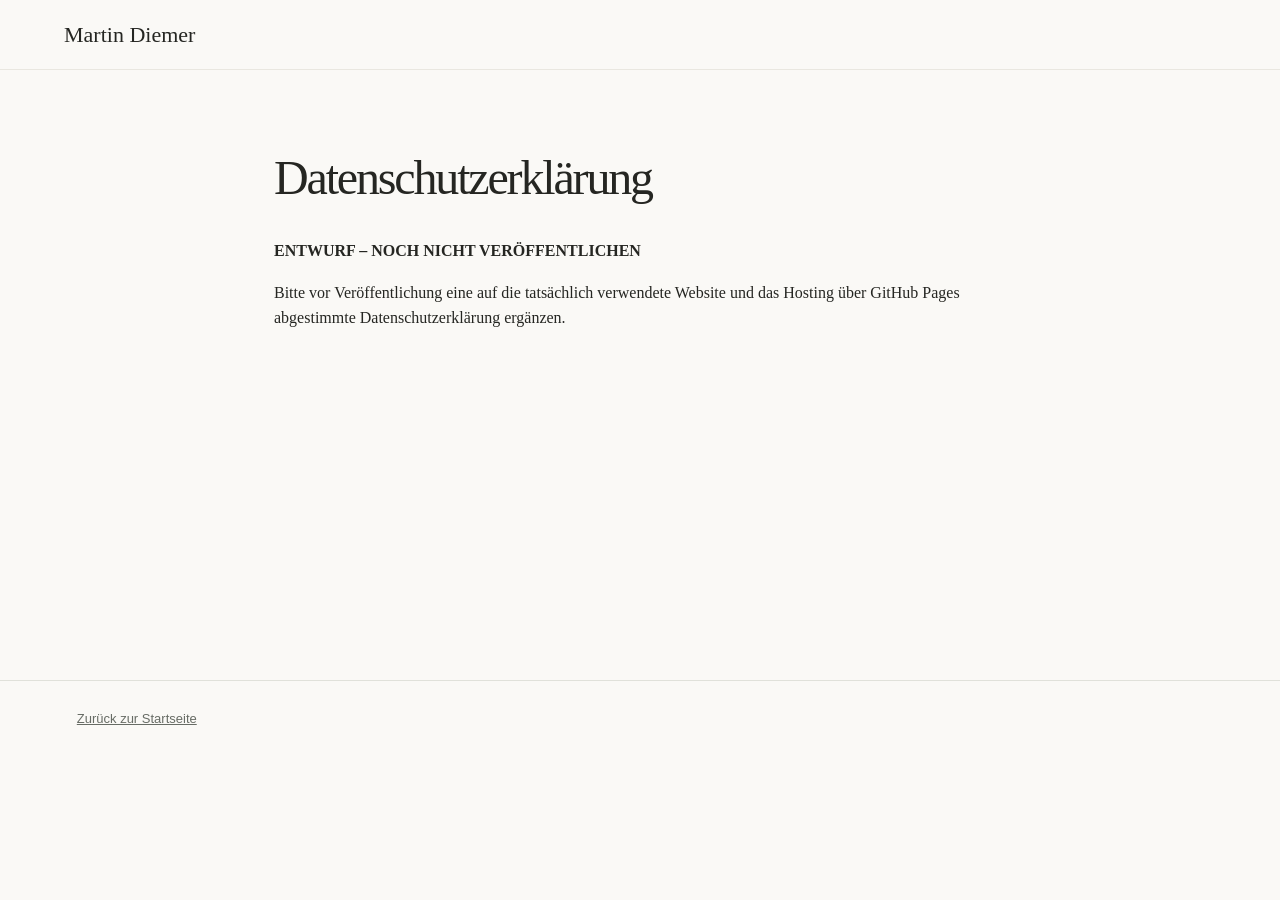
==== datenschutz.html @ a5e59e93 "Add files via upload" ====
<!doctype html><html lang="de"><head><meta charset="utf-8"><meta name="viewport" content="width=device-width,initial-scale=1"><title>Datenschutzerklärung | Martin Diemer</title><link rel="stylesheet" href="style.css"></head><body><header class="nav"><a class="brand" href="index.html">Martin Diemer</a></header><main class="legal"><h1>Datenschutzerklärung</h1><p><strong>ENTWURF – NOCH NICHT VERÖFFENTLICHEN</strong></p><p>Bitte vor Veröffentlichung eine auf die tatsächlich verwendete Website und das Hosting über GitHub Pages abgestimmte Datenschutzerklärung ergänzen.</p></main><footer><a href="index.html">Zurück zur Startseite</a></footer></body></html>
---- style.css ----
*{box-sizing:border-box}html{scroll-behavior:smooth}body{margin:0;background:#faf9f6;color:#252622;font:17px/1.65 Georgia,'Times New Roman',serif}a{color:inherit}h1,h2,h3,p{margin-top:0}h1,h2,h3{font-weight:400;line-height:1.16}h1{font-size:clamp(3.2rem,7.5vw,6.7rem);letter-spacing:-.045em}h1 em{font-weight:400;color:#79846e}h2{font-size:clamp(2.5rem,5vw,4.2rem);letter-spacing:-.035em}h3{font-size:clamp(1.45rem,2.6vw,2.3rem)}.nav{display:flex;justify-content:space-between;align-items:center;padding:24px max(6vw,24px);border-bottom:1px solid #e9e7e0;gap:20px}.brand{text-decoration:none;font-size:22px}.nav nav{display:flex;gap:24px;font:13px Arial,sans-serif}.nav nav a{text-decoration:none}.hero{padding:110px max(6vw,24px) 125px;max-width:1250px}.hero>p:not(.eyebrow){max-width:580px;font-size:22px;color:#676b65}.eyebrow{font:11px/1.5 Arial,sans-serif;letter-spacing:.17em;color:#78816d;font-weight:700}.button{display:inline-flex;gap:50px;background:#2d3b31;color:white;padding:14px 23px;text-decoration:none;font:14px Arial,sans-serif;margin-top:15px}.section{padding:95px max(6vw,24px)}.section-heading{max-width:780px;margin-bottom:45px}.section-heading>p:last-child{color:#666c65;font-size:20px}.featured{display:grid;grid-template-columns:minmax(220px,360px) minmax(0,560px);align-items:center;gap:clamp(35px,7vw,110px)}.cover img,.books img{width:100%;display:block;box-shadow:12px 16px 26px #25262219}.subtitle{font-size:20px;color:#5f665e}.meta,.note{font:13px/1.6 Arial,sans-serif;color:#777e75}.muted{background:#f0f0eb}.books{display:grid;grid-template-columns:repeat(4,minmax(0,1fr));gap:32px}.books img{aspect-ratio: .70;object-fit:cover;margin-bottom:26px}.books h3{font-size:25px}.books article>p:last-child{font-size:15px;color:#62665f}.about{max-width:900px}.about>p:not(.eyebrow){font-size:21px;color:#5f665e}footer{border-top:1px solid #e0e1da;padding:30px max(6vw,24px);display:flex;justify-content:space-between;gap:20px;font:13px Arial,sans-serif;color:#676c65}footer div{display:flex;gap:22px}.legal{max-width:780px;margin:80px auto;padding:0 24px;min-height:50vh}.legal h1{font-size:3rem}@media(max-width:800px){.books{grid-template-columns:repeat(2,minmax(0,1fr))}.featured{grid-template-columns:1fr}.cover{max-width:320px}.nav{align-items:flex-start;flex-direction:column}.hero{padding-top:70px;padding-bottom:75px}}@media(max-width:480px){.books{gap:20px}.books h3{font-size:20px}.books article>p:last-child{font-size:14px}.section{padding-top:65px;padding-bottom:65px}.nav nav{gap:14px;flex-wrap:wrap}footer{flex-direction:column}}
/* Überarbeitete, kompaktere Typografie und Buchpräsentation */
body{font-size:16px;line-height:1.6}
.nav{padding:17px max(5vw,24px)}
.hero{max-width:1100px;padding:64px max(5vw,24px) 72px}
.hero h1{font-size:clamp(2.6rem,4.4vw,4.7rem);line-height:1.12;letter-spacing:-.035em;max-width:980px;margin-bottom:22px}
.hero h1 em{font-style:italic}
.hero>p:not(.eyebrow){font-size:18px;max-width:680px;margin-bottom:16px}
.section{padding:68px max(5vw,24px)}
h2{font-size:clamp(2rem,3.2vw,3.2rem)}
.section-heading{margin-bottom:34px}
.section-heading>p:last-child{font-size:17px;max-width:680px}
.featured{grid-template-columns:minmax(190px,285px) minmax(0,650px);gap:clamp(30px,5vw,80px)}
.books{gap:20px;align-items:stretch}
.books article{background:#faf9f6;border:1px solid #e1e2dc;border-top:3px solid var(--accent,#b2b5a9);padding:16px 16px 21px;min-width:0;display:flex;flex-direction:column}
.books article:nth-child(1){--accent:#d8ad4a}
.books article:nth-child(2){--accent:#68b5cf}
.books article:nth-child(3){--accent:#d98f9b}
.books article:nth-child(4){--accent:#9cb981}
.books img{aspect-ratio: .71;object-fit:contain;box-shadow:5px 8px 17px #25262220;margin:0 auto 19px;max-width:210px}
.books .eyebrow{font-size:10px;letter-spacing:.10em;color:#60685d;margin-bottom:9px}
.books h3{font-size:clamp(1.18rem,1.65vw,1.5rem);line-height:1.24;letter-spacing:-.02em;margin-bottom:11px;min-height:2.5em}
.books article>p:last-child{font-size:14px;line-height:1.55;margin:0}
@media(max-width:900px){.books{grid-template-columns:repeat(2,minmax(0,1fr))}.hero{padding-top:52px;padding-bottom:58px}}
@media(max-width:520px){.hero h1{font-size:clamp(2.3rem,9vw,3.4rem)}.hero{padding-top:43px;padding-bottom:48px}.books{gap:12px}.books article{padding:10px}.books img{margin-bottom:14px}.books h3{font-size:1.12rem;min-height:0}.books article>p:last-child{font-size:13px}.section{padding-top:48px;padding-bottom:48px}}

/* Originalcover ohne Beschnitt, einheitliche Präsentation */
.books article{overflow:hidden}.books article>img{display:block;width:auto;max-width:100%;height:270px;aspect-ratio:auto;object-fit:contain;object-position:center;background:#faf9f6;box-shadow:none;filter:drop-shadow(3px 6px 6px #2222);margin:0 auto 20px}.books article>p:not(.eyebrow){font-size:14px;line-height:1.55;color:#62665f}.reading-sample{margin-top:auto;padding-top:16px}.reading-sample summary{list-style:none;cursor:pointer;border-top:1px solid #d9dcd3;padding:13px 0 2px;color:#34483c;font:600 13px/1.4 Arial,sans-serif;display:flex;justify-content:space-between;gap:8px}.reading-sample summary::-webkit-details-marker{display:none}.reading-sample summary:hover{text-decoration:underline}.reading-sample[open] summary span{transform:rotate(45deg)}.sample-content{padding:12px 0 2px;border-top:0;font:15px/1.65 Georgia,serif;color:#41443d}.sample-content p{margin:0 0 13px}.sample-content .sample-label{font:700 10px/1.5 Arial,sans-serif;letter-spacing:.1em;color:#7a846e;text-transform:uppercase}.sample-content .sample-note{font:11px/1.5 Arial,sans-serif;color:#73786f}.books article{align-self:start}@media(max-width:650px){.books article>img{height:225px}}@media(max-width:430px){.books{grid-template-columns:1fr}.books article>img{height:285px}}


/* Stabile Buchcover-Flächen: keine Verschiebung durch unterschiedliche Seitenverhältnisse */
.books{align-items:stretch}
.books article{align-self:stretch;display:flex;flex-direction:column}
.book-cover-frame{height:310px;width:100%;display:flex;align-items:center;justify-content:center;margin:0 0 20px;overflow:hidden;background:#faf9f6}
.books article .book-cover-frame img{width:auto;height:auto;max-height:100%;max-width:100%;object-fit:contain;object-position:center;margin:0;filter:drop-shadow(2px 5px 5px #2222)}
.books article>p:not(.eyebrow){margin-bottom:16px}
.books article .reading-sample{margin-top:auto}
.bitcoin-sample{margin-top:22px;max-width:650px}
.about{max-width:1000px}
.about>p:not(.eyebrow){font-size:17px;line-height:1.75;color:#4e554e;max-width:760px;margin-bottom:16px}
@media(max-width:900px){.book-cover-frame{height:300px}}
@media(max-width:650px){.book-cover-frame{height:250px}}
@media(max-width:430px){.book-cover-frame{height:320px}}

/* Buchreihe: Erzählstil und saubere Titelanordnung */
.series-intro{display:grid;grid-template-columns:1.1fr .9fr;gap:clamp(24px,5vw,80px);padding:28px 0 38px;margin-bottom:18px;border-top:1px solid #d8dcd2;border-bottom:1px solid #d8dcd2}
.series-intro h3{font-size:clamp(1.8rem,3vw,2.7rem);margin-bottom:16px}
.series-intro p{font-size:16px;line-height:1.75;color:#555c54}
.series-intro h4,.story-teaser h4{font:700 13px/1.5 Arial,sans-serif;letter-spacing:.03em;color:#3a493d;margin:0 0 10px}
.series-intro-side{padding-top:12px}
.books article{align-self:stretch}
.book-cover-frame{height:310px;overflow:visible}
.books article .book-cover-frame img{display:block;width:auto;height:100%;max-height:285px;max-width:100%;object-fit:contain;filter:drop-shadow(5px 8px 8px #2222)}
.books article h3{min-height:2.6em}
.books article>p:not(.eyebrow){min-height:5em}
.story-teaser{border-top:1px solid #e4e4dd;padding:14px 0 4px;margin-top:6px}
.story-teaser p{font-size:13px;line-height:1.65;color:#62665f;margin:0 0 12px}
.cover-zoom{appearance:none;border:0;background:transparent;cursor:zoom-in;display:flex;flex-direction:column;align-items:center;justify-content:center;width:100%;height:100%;padding:0;color:#596458;font:12px Arial,sans-serif}
.cover-zoom img{transition:transform .2s ease}
.cover-zoom:hover img,.cover-zoom:focus-visible img{transform:scale(1.025)}
.zoom-hint{font:11px Arial,sans-serif;margin-top:8px;color:#6b776b}
.cover .cover-zoom img{width:100%;height:auto;max-height:410px;object-fit:contain}
.lightbox[hidden]{display:none!important}
.lightbox{position:fixed;inset:0;z-index:9999;background:rgba(17,21,18,.92);display:grid;grid-template-columns:minmax(45px,1fr) minmax(0,700px) minmax(45px,1fr);align-items:center;padding:50px 18px 24px;color:#fff}
.lightbox figure{grid-column:2;margin:0;display:flex;flex-direction:column;align-items:center;gap:12px;min-width:0}
.lightbox figure img{max-width:100%;max-height:calc(100vh - 125px);width:auto;height:auto;object-fit:contain;box-shadow:0 18px 60px #0008}
.lightbox figcaption{font:14px Arial,sans-serif;text-align:center}
.lightbox button{background:transparent;border:0;color:#fff;cursor:pointer;font:48px Arial,sans-serif;min-width:42px;min-height:48px}
.lightbox button:focus-visible,.cover-zoom:focus-visible{outline:2px solid #9cb981;outline-offset:4px}
.lightbox-close{position:absolute;right:24px;top:12px}
.lightbox-prev{grid-column:1;grid-row:1}.lightbox-next{grid-column:3;grid-row:1}
body.lightbox-open{overflow:hidden}
@media(max-width:950px){.series-intro{grid-template-columns:1fr}.books article h3,.books article>p:not(.eyebrow){min-height:0}}
@media(max-width:540px){.lightbox{padding:55px 3px 15px;grid-template-columns:36px minmax(0,1fr) 36px}.lightbox button{font-size:36px;min-width:32px}.lightbox-close{right:10px}.book-cover-frame{height:270px}.books article .book-cover-frame img{max-height:245px}}

/* Leseedition 2026 */
.hero h1{font-size:clamp(2.8rem,5.1vw,5.3rem);max-width:850px}.theme-path{display:grid;grid-template-columns:repeat(4,minmax(0,1fr));gap:12px;margin:0 0 32px}.theme-step{border-top:4px solid var(--theme);padding:12px 5px;display:flex;flex-direction:column;gap:4px}.theme-step span{font:700 10px Arial,sans-serif;letter-spacing:.12em;color:#697067}.theme-step strong{font:500 17px Georgia,serif}.theme-1{--theme:#d8ad4a}.theme-2{--theme:#68b5cf}.theme-3{--theme:#d98f9b}.theme-4{--theme:#9cb981}
.books article{align-self:stretch}.book-cover-frame{height:300px;overflow:hidden}.books article .book-cover-frame img{height:auto;max-height:265px;max-width:90%;object-fit:contain}.books article h3{min-height:2.55em}.reader-launch{width:100%;margin-top:auto;padding:17px 0 3px;border:0;border-top:1px solid #d9dcd3;background:transparent;text-align:left;color:#34483c;font:700 13px Arial,sans-serif;cursor:pointer}.reader-launch:hover{text-decoration:underline}.reader-launch:focus-visible{outline:2px solid #34483c;outline-offset:4px}.featured .reader-launch{max-width:430px;margin-top:26px}
.reader-modal[hidden],#panel-toc[hidden],#panel-sample[hidden]{display:none!important}.reader-modal{position:fixed;inset:0;z-index:10000;background:#111a16c9;padding:3vh 20px;display:flex;align-items:center;justify-content:center}.reader-shell{width:min(800px,100%);height:min(92vh,920px);background:#fcfbf7;display:flex;flex-direction:column;box-shadow:0 24px 80px #0006;border:1px solid #e0dfd6}.reader-top{display:flex;align-items:flex-start;justify-content:space-between;gap:18px;padding:25px 35px 16px}.reader-top h2{font-size:clamp(1.5rem,3vw,2.15rem);margin:0}.reader-top .eyebrow{margin:0 0 8px}.reader-close{border:0;background:transparent;font:34px Arial,sans-serif;cursor:pointer;color:#364239;line-height:1}.reader-tabs{display:flex;gap:20px;padding:0 35px;border-bottom:1px solid #deded6}.reader-tabs button{background:none;border:0;border-bottom:3px solid transparent;padding:14px 2px;cursor:pointer;color:#667166;font:700 13px Arial,sans-serif}.reader-tabs button[aria-selected=true]{border-bottom-color:#647963;color:#26382e}.reader-scroll{overflow:auto;overscroll-behavior:contain;flex:1;padding:28px clamp(22px,6vw,66px)}.reader-section-label{font:700 12px Arial,sans-serif;letter-spacing:.07em;color:#778270;text-transform:uppercase;margin-bottom:22px}.reader-prose{font:18px/1.85 Georgia,serif;color:#333731;max-width:64ch}.reader-prose p{margin:0 0 1.1em}.reader-disclaimer{border-top:1px solid #e4e4dc;margin-top:32px;padding-top:14px;font:12px/1.5 Arial,sans-serif;color:#717a70}.reader-toc{white-space:pre-wrap;font:14px/1.65 Georgia,serif;color:#3f4840}.toc-part{font:700 13px/1.6 Arial,sans-serif;text-transform:uppercase;letter-spacing:.07em;color:#34483c;padding:18px 0 6px}.toc-line{padding:4px 0;border-bottom:1px solid #efeee8}.reader-bottom{display:flex;justify-content:space-between;align-items:center;gap:15px;padding:14px 35px;background:#f1f1eb;font:12px Arial,sans-serif;color:#687269}.reader-done{background:#34483c;color:white;border:0;padding:10px 14px;cursor:pointer;font:12px Arial,sans-serif}body.reader-open{overflow:hidden}
@media(max-width:650px){.theme-path{grid-template-columns:repeat(2,1fr)}.reader-modal{padding:0}.reader-shell{height:100dvh;width:100%;border:0}.reader-top{padding:18px 20px 12px}.reader-tabs{padding:0 20px}.reader-scroll{padding:22px}.reader-bottom{padding:12px 20px}.reader-prose{font-size:17px}.books article h3{min-height:0}}@media(max-width:430px){.books{grid-template-columns:1fr}.book-cover-frame{height:300px}}

/* Warme Buchpräsentation – die Originalcover bleiben unverändert */
.book-cover-frame{background:#e9e7e1;border:1px solid #dfdcd4;border-radius:3px;padding:16px 12px;overflow:hidden}
.books article .book-cover-frame img{max-height:255px;max-width:90%;filter:drop-shadow(7px 11px 9px rgba(35,36,30,.20))}
.book-cover-frame .cover-zoom{min-height:0}
.cover{background:#e9e7e1;border:1px solid #dfdcd4;border-radius:3px;padding:24px 20px 13px}
.cover .cover-zoom img{max-height:390px;filter:drop-shadow(9px 14px 12px rgba(35,36,30,.23))}
.cover .zoom-hint{margin-top:13px}
.reader-prose .reader-subheading{font:600 clamp(1.2rem,2.3vw,1.48rem)/1.35 Georgia,serif;color:#304338;letter-spacing:-.012em;margin:2.1em 0 .8em;padding-top:.7em;border-top:1px solid #deded5}
.reader-prose .reader-emphasis{font:italic 600 1.18rem/1.6 Georgia,serif;color:#3c4c3d;border-left:3px solid #a7b29e;padding:9px 0 9px 18px;margin:1.6em 0 1.7em}
@media(max-width:650px){.book-cover-frame{padding:12px 8px}.books article .book-cover-frame img{max-height:220px}.cover{padding:16px 12px 8px}}

/* ISBN metadata */
.book-isbn { font-size: .82rem; color: #62665f; letter-spacing: .015em; margin: .35rem 0 .75rem; }
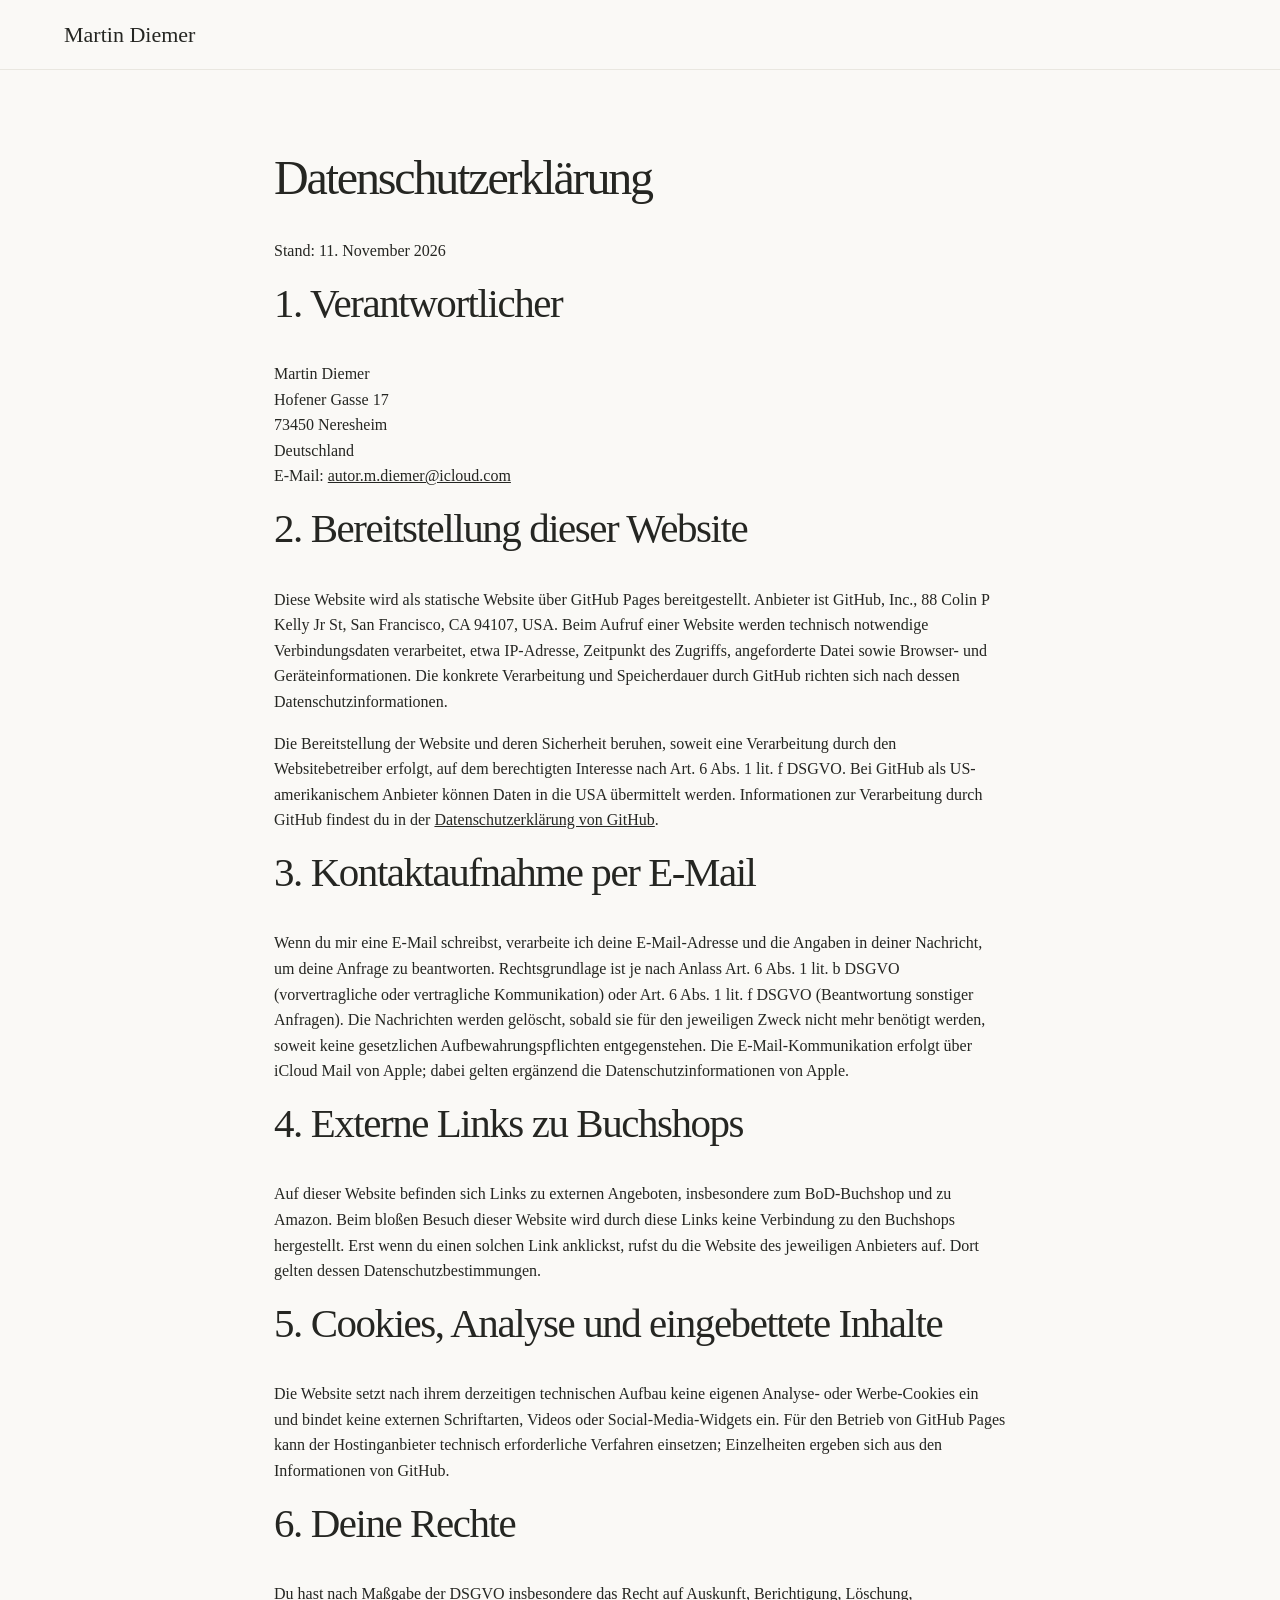
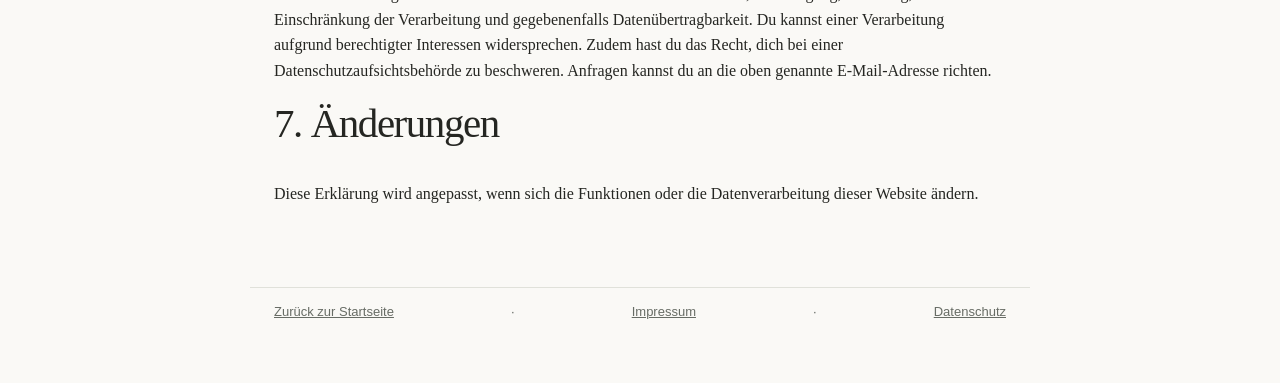
==== commit 114d64f0: "Add files via upload" ====
--- a/datenschutz.html
+++ b/datenschutz.html
@@ -1 +1 @@
-<!doctype html><html lang="de"><head><meta charset="utf-8"><meta name="viewport" content="width=device-width,initial-scale=1"><title>Datenschutzerklärung | Martin Diemer</title><link rel="stylesheet" href="style.css"></head><body><header class="nav"><a class="brand" href="index.html">Martin Diemer</a></header><main class="legal"><h1>Datenschutzerklärung</h1><p><strong>ENTWURF – NOCH NICHT VERÖFFENTLICHEN</strong></p><p>Bitte vor Veröffentlichung eine auf die tatsächlich verwendete Website und das Hosting über GitHub Pages abgestimmte Datenschutzerklärung ergänzen.</p></main><footer><a href="index.html">Zurück zur Startseite</a></footer></body></html>+<!doctype html><html lang="de"><head><meta charset="utf-8"><meta name="viewport" content="width=device-width,initial-scale=1"><meta name="robots" content="index,follow"><link rel="stylesheet" href="style.css"><title>Datenschutz | Martin Diemer</title></head><body><header class="nav"><a class="brand" href="index.html">Martin Diemer</a></header><main class="legal"><h1>Datenschutzerklärung</h1><p>Stand: 11. November 2026</p><h2>1. Verantwortlicher</h2><p>Martin Diemer<br>Hofener Gasse 17<br>73450 Neresheim<br>Deutschland<br>E-Mail: <a href="mailto:autor.m.diemer@icloud.com">autor.m.diemer@icloud.com</a></p><h2>2. Bereitstellung dieser Website</h2><p>Diese Website wird als statische Website über GitHub Pages bereitgestellt. Anbieter ist GitHub, Inc., 88 Colin P Kelly Jr St, San Francisco, CA 94107, USA. Beim Aufruf einer Website werden technisch notwendige Verbindungsdaten verarbeitet, etwa IP-Adresse, Zeitpunkt des Zugriffs, angeforderte Datei sowie Browser- und Geräteinformationen. Die konkrete Verarbeitung und Speicherdauer durch GitHub richten sich nach dessen Datenschutzinformationen.</p><p>Die Bereitstellung der Website und deren Sicherheit beruhen, soweit eine Verarbeitung durch den Websitebetreiber erfolgt, auf dem berechtigten Interesse nach Art. 6 Abs. 1 lit. f DSGVO. Bei GitHub als US-amerikanischem Anbieter können Daten in die USA übermittelt werden. Informationen zur Verarbeitung durch GitHub findest du in der <a href="https://docs.github.com/de/site-policy/privacy-policies/github-general-privacy-statement" target="_blank" rel="noopener noreferrer">Datenschutzerklärung von GitHub</a>.</p><h2>3. Kontaktaufnahme per E-Mail</h2><p>Wenn du mir eine E-Mail schreibst, verarbeite ich deine E-Mail-Adresse und die Angaben in deiner Nachricht, um deine Anfrage zu beantworten. Rechtsgrundlage ist je nach Anlass Art. 6 Abs. 1 lit. b DSGVO (vorvertragliche oder vertragliche Kommunikation) oder Art. 6 Abs. 1 lit. f DSGVO (Beantwortung sonstiger Anfragen). Die Nachrichten werden gelöscht, sobald sie für den jeweiligen Zweck nicht mehr benötigt werden, soweit keine gesetzlichen Aufbewahrungspflichten entgegenstehen. Die E-Mail-Kommunikation erfolgt über iCloud Mail von Apple; dabei gelten ergänzend die Datenschutzinformationen von Apple.</p><h2>4. Externe Links zu Buchshops</h2><p>Auf dieser Website befinden sich Links zu externen Angeboten, insbesondere zum BoD-Buchshop und zu Amazon. Beim bloßen Besuch dieser Website wird durch diese Links keine Verbindung zu den Buchshops hergestellt. Erst wenn du einen solchen Link anklickst, rufst du die Website des jeweiligen Anbieters auf. Dort gelten dessen Datenschutzbestimmungen.</p><h2>5. Cookies, Analyse und eingebettete Inhalte</h2><p>Die Website setzt nach ihrem derzeitigen technischen Aufbau keine eigenen Analyse- oder Werbe-Cookies ein und bindet keine externen Schriftarten, Videos oder Social-Media-Widgets ein. Für den Betrieb von GitHub Pages kann der Hostinganbieter technisch erforderliche Verfahren einsetzen; Einzelheiten ergeben sich aus den Informationen von GitHub.</p><h2>6. Deine Rechte</h2><p>Du hast nach Maßgabe der DSGVO insbesondere das Recht auf Auskunft, Berichtigung, Löschung, Einschränkung der Verarbeitung und gegebenenfalls Datenübertragbarkeit. Du kannst einer Verarbeitung aufgrund berechtigter Interessen widersprechen. Zudem hast du das Recht, dich bei einer Datenschutzaufsichtsbehörde zu beschweren. Anfragen kannst du an die oben genannte E-Mail-Adresse richten.</p><h2>7. Änderungen</h2><p>Diese Erklärung wird angepasst, wenn sich die Funktionen oder die Datenverarbeitung dieser Website ändern.</p></main><footer style="max-width:780px;margin:3rem auto;padding:1rem 1.5rem"><a href="index.html">Zurück zur Startseite</a> · <a href="impressum.html">Impressum</a> · <a href="datenschutz.html">Datenschutz</a></footer></body></html>
--- a/style.css
+++ b/style.css
@@ -92,3 +92,29 @@
 
 /* ISBN metadata */
 .book-isbn { font-size: .82rem; color: #62665f; letter-spacing: .015em; margin: .35rem 0 .75rem; }
+
+/* Mobile reader layout correction: prevent off-screen horizontal displacement */
+.reader-modal{width:100%;max-width:100vw;overflow:hidden}
+.reader-shell{min-width:0;max-width:100%;overflow:hidden}
+.reader-top,.reader-tabs,.reader-scroll,.reader-bottom{min-width:0;max-width:100%;box-sizing:border-box}
+.reader-scroll{width:100%;min-height:0;overflow-x:hidden;overflow-y:auto;-webkit-overflow-scrolling:touch}
+#panel-sample,#panel-toc,.reader-prose,.reader-toc{min-width:0;max-width:100%;width:100%;overflow-wrap:anywhere;word-break:normal}
+.reader-prose p,.reader-prose h3,.reader-section-label{max-width:100%;overflow-wrap:anywhere}
+.reader-top>div{min-width:0;flex:1}
+.reader-top h2{overflow-wrap:anywhere}
+@media(max-width:650px){
+ .reader-modal{position:fixed;inset:0;width:100vw;height:100dvh;padding:0;align-items:stretch;justify-content:stretch}
+ .reader-shell{width:100vw;max-width:100vw;height:100dvh;max-height:100dvh;margin:0;border:0;min-width:0}
+ .reader-top{padding:14px 16px 9px}
+ .reader-top h2{font-size:1.4rem;line-height:1.2}
+ .reader-tabs{padding:0 16px;gap:18px}
+ .reader-tabs button{font-size:12px;padding:12px 0}
+ .reader-scroll{padding:18px 17px 28px}
+ .reader-prose{font-size:16px;line-height:1.7}
+ .reader-section-label{font-size:11px;line-height:1.45}
+ .reader-bottom{padding:10px 16px;flex-shrink:0}
+ .reader-bottom span{font-size:11px}
+}
+
+/* Buchbezugslinks */
+.purchase-links{display:flex;flex-wrap:wrap;gap:.7rem;margin:1rem 0 1.2rem}.purchase-links a{display:inline-block;padding:.72rem 1rem;border:1px solid #82988b;border-radius:7px;color:#254c3e;background:#edf1ec;text-decoration:none;font-weight:600;line-height:1.35}.purchase-links a:hover,.purchase-links a:focus-visible{background:#dce8dd;text-decoration:underline}@media(max-width:560px){.purchase-links{flex-direction:column}.purchase-links a{text-align:center;width:100%;box-sizing:border-box}}
